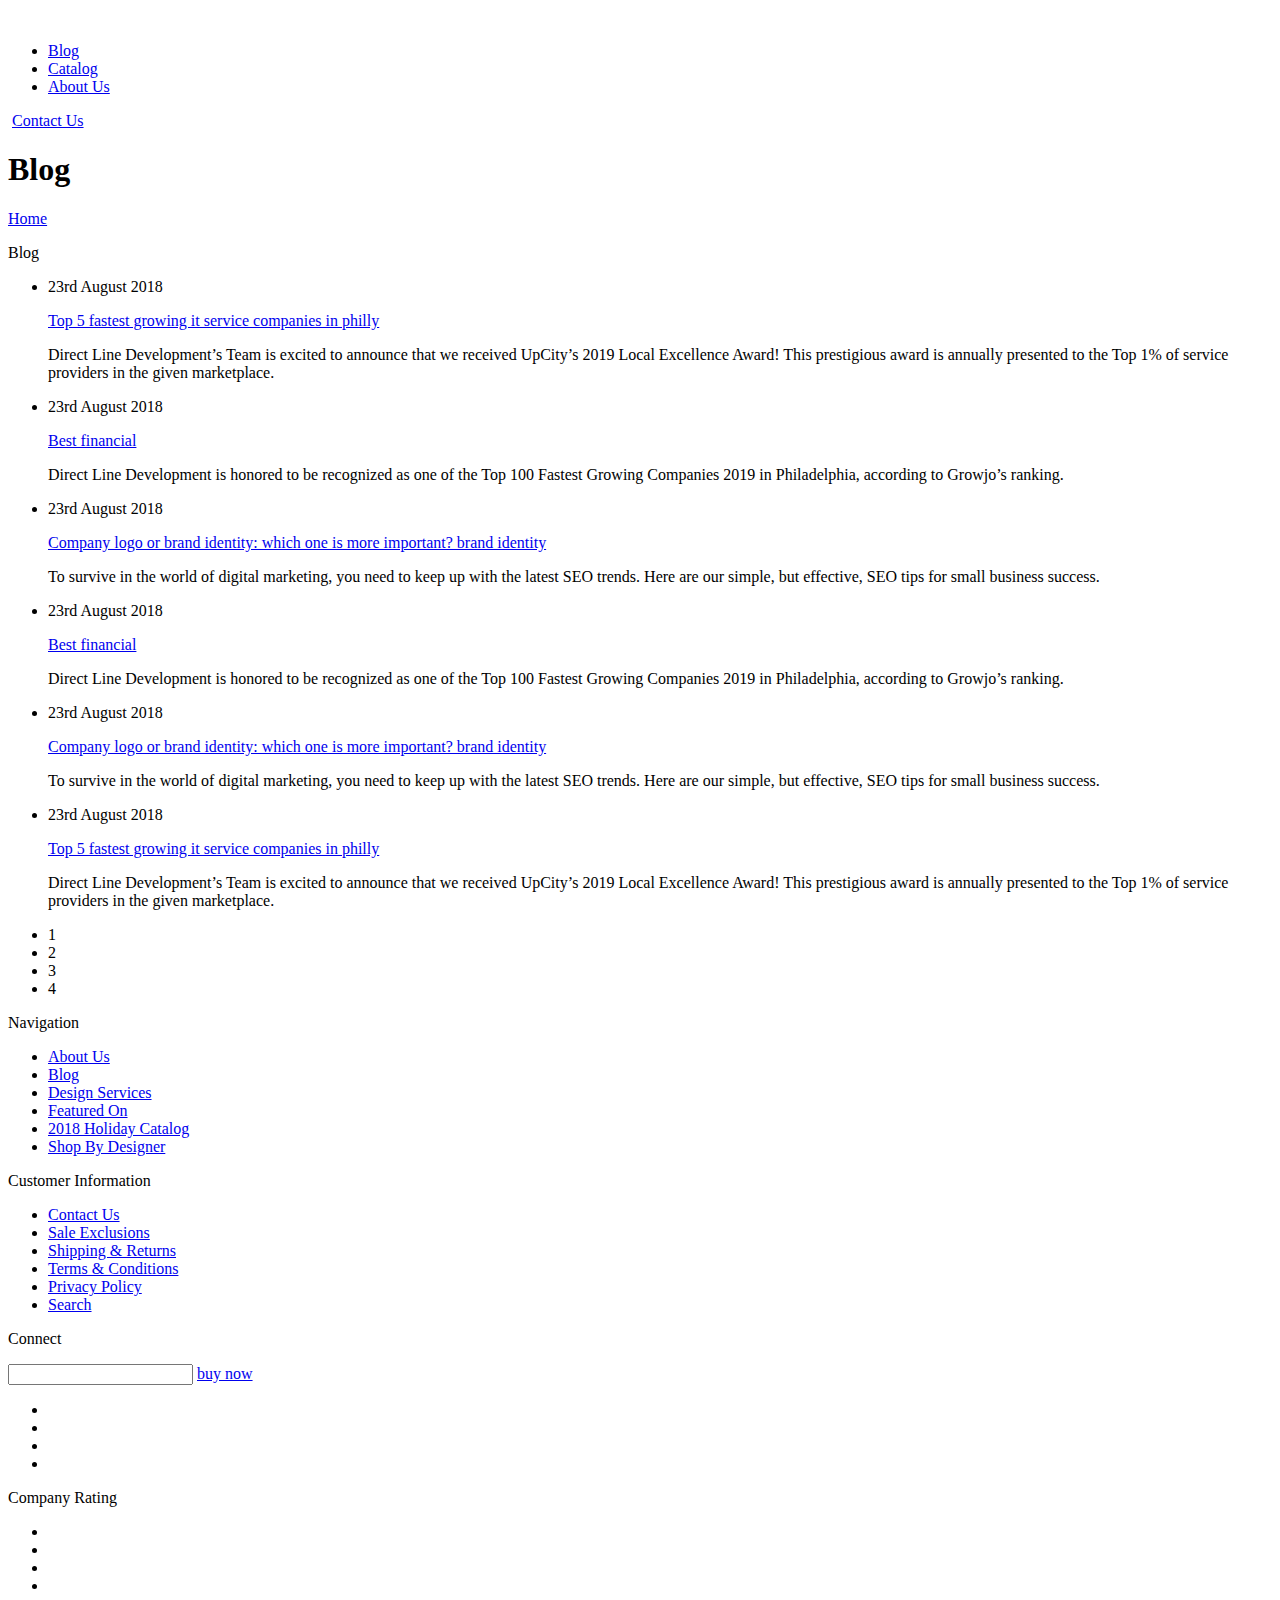
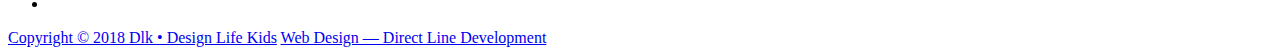
==== blog.html @ 4f5c04a7 "Add HW" ====
<!DOCTYPE html>
<html lang="en">
<head>
    <meta charset="UTF-8">
    <meta http-equiv="X-UA-Compatible" content="IE=edge">
    <meta name="viewport" content="width=device-width, initial-scale=1.0">
    <title>Document</title>
</head>
<body>
    <header>
        <img src="#" alt="">
        <nav>
            <ul>
                <li>
                    <a href="#">Blog</a>
                </li>
                <li>
                    <a href="#">Catalog</a>
                </li>
                <li>
                    <a href="#">About Us</a>
                </li>
            </ul>
        </nav>
        <img src="#" alt="">
        <a href="#">Contact  Us</a>
    </header>
    <section>
        <h1>Blog</h1>
        <a href="#">Home</a>
        <p>Blog</p>
        <ul>
            <li>
                <p>23rd August 2018</p>
                <a href="#">Top 5 fastest growing it service companies in philly</a>
                <p>Direct Line Development’s Team is excited to announce that we received 
                    UpCity’s 2019 Local Excellence Award! This prestigious award is annually 
                    presented to the Top 1% of service providers in the given marketplace.</p>
            </li>
            <li>
                <p>23rd August 2018</p>
                <a href="#">Best financial</a>
                <p>Direct Line Development is honored to be recognized as one of the Top 100 
                    Fastest Growing Companies 2019 in Philadelphia, according to Growjo’s 
                    ranking.</p>
            </li>
            <li>
                <p>23rd August 2018</p>
                <a href="#">Company logo or brand identity: which one is more important? brand 
                    identity</a>
                <p>To survive in the world of digital marketing, you need to keep up with the 
                    latest SEO trends. Here are our simple, but effective, SEO tips for small 
                    business success.</p>
            </li>
            <li>
                <p>23rd August 2018</p>
                <a href="#">Best financial</a>
                <p>Direct Line Development is honored to be recognized as one of the Top 100 
                    Fastest Growing Companies 2019 in Philadelphia, according to Growjo’s 
                    ranking.</p>
            </li>
            <li>
                <p>23rd August 2018</p>
                <a href="#">Company logo or brand identity: which one is more important? brand 
                    identity</a>
                <p>To survive in the world of digital marketing, you need to keep up with the 
                    latest SEO trends. Here are our simple, but effective, SEO tips for small 
                    business success.</p>
            </li>
            <li>
                <p>23rd August 2018</p>
                <a href="#">Top 5 fastest growing it service companies in philly</a>
                <p>Direct Line Development’s Team is excited to announce that we received UpCity’s 
                    2019 Local Excellence Award! This prestigious award is annually presented to 
                    the Top 1% of service providers in the given marketplace.</p>
            </li>
        </ul>
        <ul>
            <li>
                1
            </li>
            <li>
                2
            </li>
            <li>
                3
            </li>
            <li>
                4
            </li>
        </ul>
    </section>
    <footer>
        <div>
            <p>Navigation</p>
            <ul>
                <li>
                    <a href="#">About Us</a>
                </li>
                <li>
                    <a href="#">Blog</a>
                </li>
                <li> 
                    <a href="#">Design Services</a>
                </li>
                <li> 
                    <a href="#">Featured On</a>
                </li>
                <li> 
                    <a href="#">2018 Holiday Catalog</a>
                </li>
                <li> 
                    <a href="#">Shop By Designer</a>
                </li>
            </ul>
            <p>Customer Information</p>
            <ul>
                <li> 
                    <a href="#">Contact Us</a>
                </li>
                <li> 
                    <a href="#">Sale Exclusions</a>
                </li>
                <li> 
                    <a href="#">Shipping & Returns</a>
                </li>
                <li> 
                    <a href="#">Terms & Conditions</a>
                </li>
                <li> 
                    <a href="#">Privacy Policy</a>
                </li>
                <li> 
                    <a href="#">Search</a>
                </li>
            </ul>            
            <p>Connect</p>
            <input type="email" name="#" id="#">
            <a href="#" class="button">buy now</a>
            <ul>
                <li>
                    <img src="#" alt="">
                </li>
                <li>
                    <img src="#" alt="">
                </li>
                <li>
                    <img src="#" alt="">
                </li>
                <li>
                    <img src="#" alt="">
                </li>
            </ul>
        </div>
        <div>
            <p>Company Rating</p>
            <ul>
                <li>
                    <img src="#" alt="">
                </li>
                <li>
                    <img src="#" alt="">
                </li>
                <li>
                    <img src="#" alt="">
                </li>
                <li>
                    <img src="#" alt="">
                </li>
                <li>
                    <img src="#" alt="">
                </li>
            </ul>
            <a href="#">Copyright © 2018 Dlk • Design Life Kids</a>
            <a href="#">Web Design — Direct Line Development</a>
        </div>
    </footer>
</body>
</html>
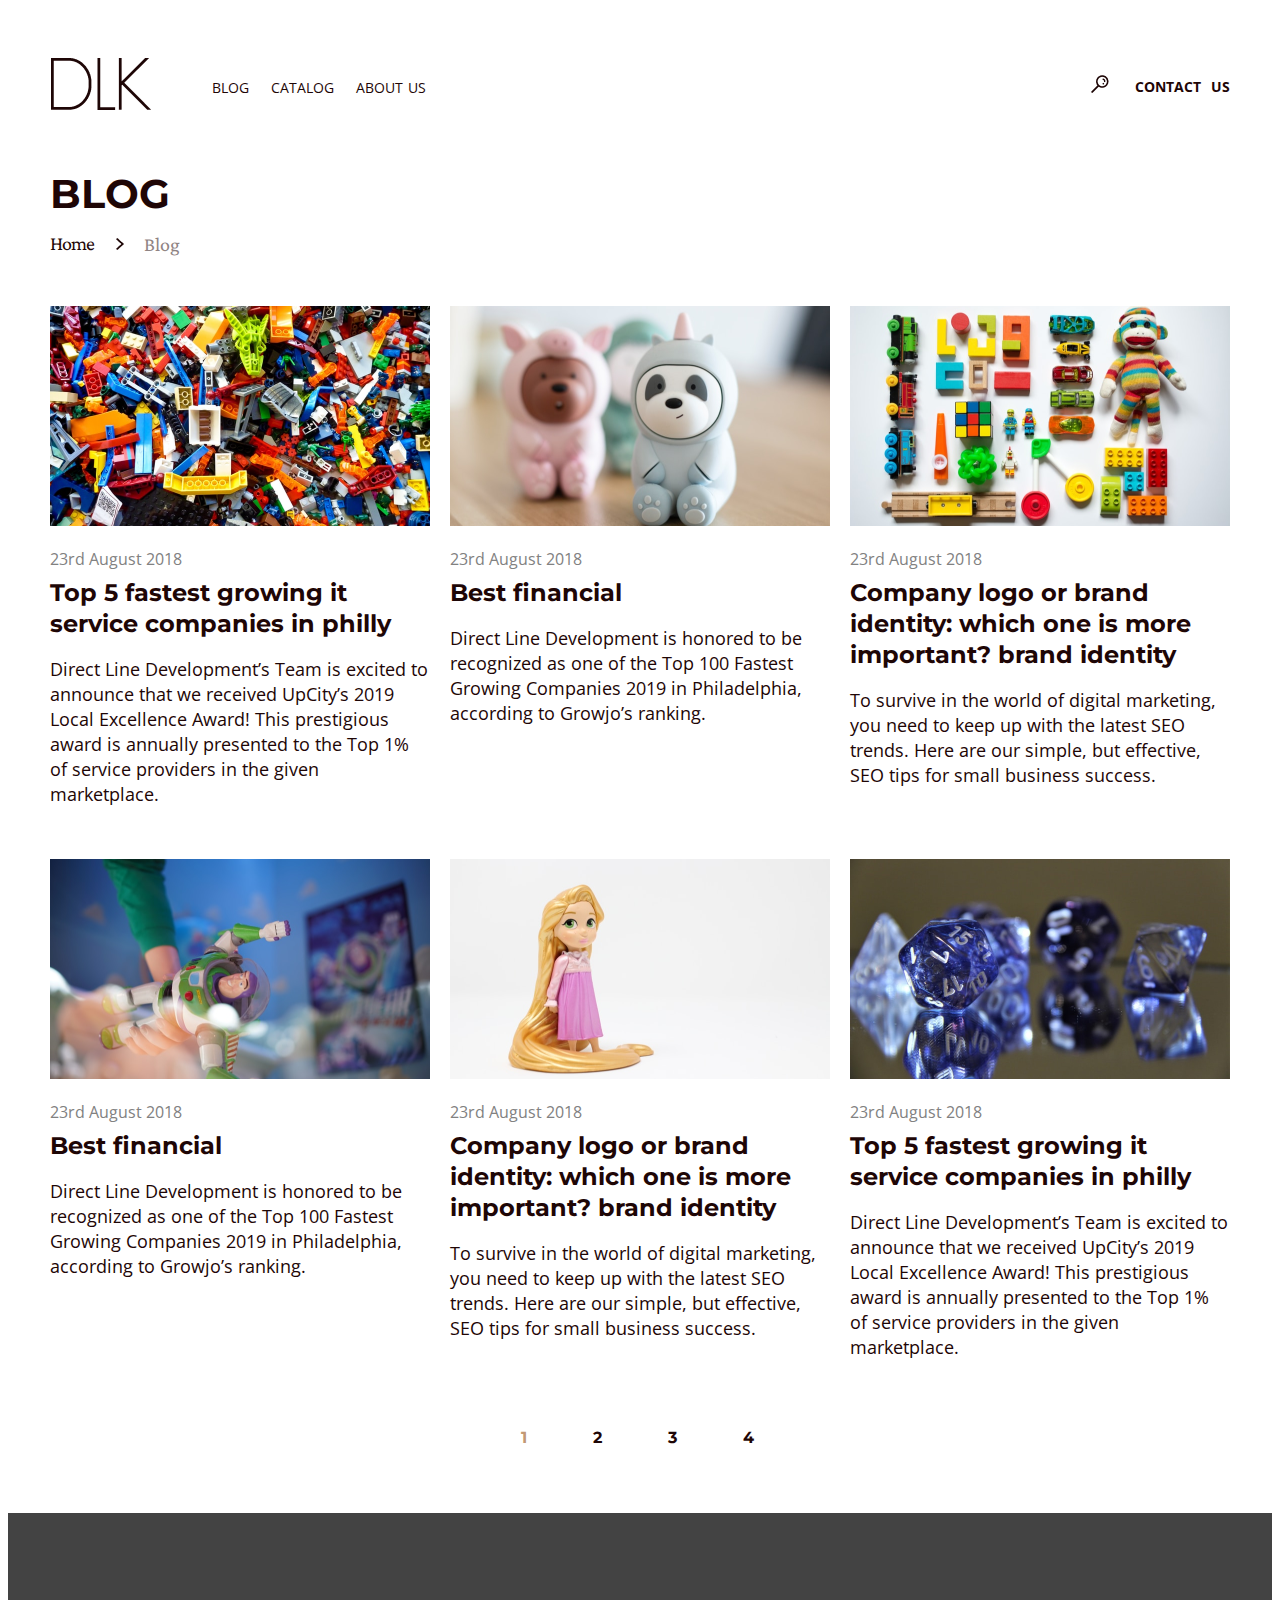
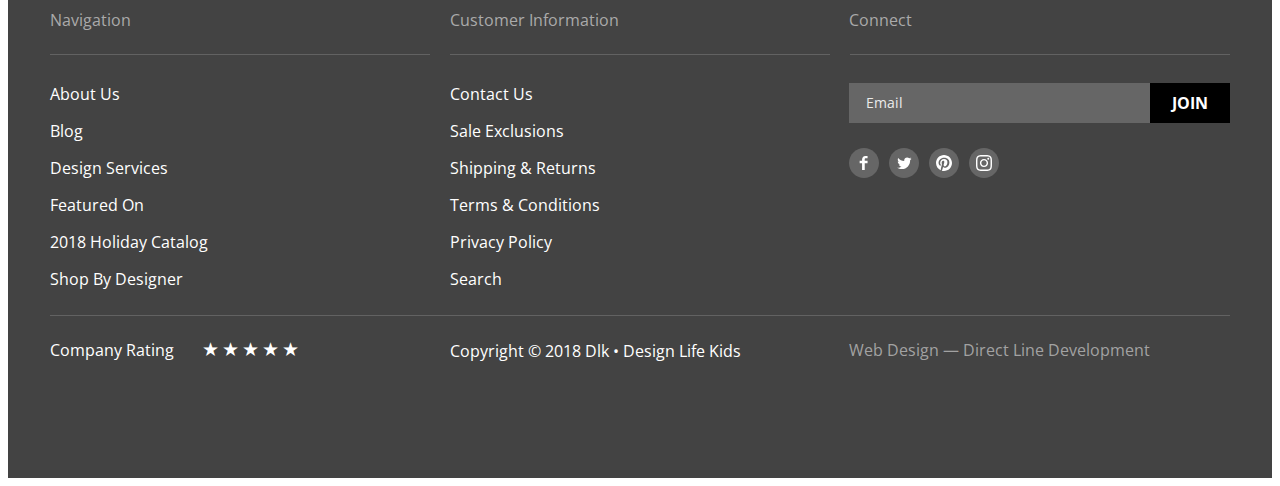
==== commit 5e74cbb5: "Merge c69eb7f8b448dbb25859d3a23e6683758873ffed into 8cb90f035a0c9c24449aa9dc611a00538aff4d84" ====
--- a/blog.html
+++ b/blog.html
@@ -4,175 +4,261 @@
     <meta charset="UTF-8">
     <meta http-equiv="X-UA-Compatible" content="IE=edge">
     <meta name="viewport" content="width=device-width, initial-scale=1.0">
-    <title>Document</title>
+    <title>Blog</title>
+    <link rel="preconnect" href="https://fonts.googleapis.com">
+    <link rel="preconnect" href="https://fonts.gstatic.com" crossorigin>
+    <link href="https://fonts.googleapis.com/css2?family=Crimson+Pro:ital,wght@1,400;1,700&family=Montserrat:wght@600;700&family=Open+Sans:wght@400;700&family=Roboto&display=swap" rel="stylesheet">
+    <link rel="stylesheet" href="css/common.css">
+    <link rel="stylesheet" href="css/blog.css">
 </head>
 <body>
-    <header>
-        <img src="#" alt="">
+    <header class="header container">
+        <a href="index.html"><img src="images/header/logo.png" alt=""></a>
         <nav>
-            <ul>
+            <ul class="header__nav undotted">
                 <li>
-                    <a href="#">Blog</a>
+                    <a href="blog.html" class="header__link-1">Blog</a>
                 </li>
                 <li>
-                    <a href="#">Catalog</a>
+                    <a href="catalog.html" class="header__link-1">Catalog</a>
                 </li>
                 <li>
-                    <a href="#">About Us</a>
+                    <a href="#" class="header__link-1">About Us</a>
                 </li>
             </ul>
         </nav>
-        <img src="#" alt="">
-        <a href="#">Contact  Us</a>
+        <a href="#"><img src="images/header/search.png" alt="#" class="header__look"></a>
+        <a href="contact.html" class="header__link-2">Contact  Us</a>
     </header>
-    <section>
-        <h1>Blog</h1>
-        <a href="#">Home</a>
-        <p>Blog</p>
-        <ul>
-            <li>
-                <p>23rd August 2018</p>
-                <a href="#">Top 5 fastest growing it service companies in philly</a>
-                <p>Direct Line Development’s Team is excited to announce that we received 
-                    UpCity’s 2019 Local Excellence Award! This prestigious award is annually 
-                    presented to the Top 1% of service providers in the given marketplace.</p>
-            </li>
-            <li>
-                <p>23rd August 2018</p>
-                <a href="#">Best financial</a>
-                <p>Direct Line Development is honored to be recognized as one of the Top 100 
-                    Fastest Growing Companies 2019 in Philadelphia, according to Growjo’s 
-                    ranking.</p>
-            </li>
-            <li>
-                <p>23rd August 2018</p>
-                <a href="#">Company logo or brand identity: which one is more important? brand 
-                    identity</a>
-                <p>To survive in the world of digital marketing, you need to keep up with the 
-                    latest SEO trends. Here are our simple, but effective, SEO tips for small 
-                    business success.</p>
-            </li>
-            <li>
-                <p>23rd August 2018</p>
-                <a href="#">Best financial</a>
-                <p>Direct Line Development is honored to be recognized as one of the Top 100 
-                    Fastest Growing Companies 2019 in Philadelphia, according to Growjo’s 
-                    ranking.</p>
-            </li>
-            <li>
-                <p>23rd August 2018</p>
-                <a href="#">Company logo or brand identity: which one is more important? brand 
-                    identity</a>
-                <p>To survive in the world of digital marketing, you need to keep up with the 
-                    latest SEO trends. Here are our simple, but effective, SEO tips for small 
-                    business success.</p>
-            </li>
-            <li>
-                <p>23rd August 2018</p>
-                <a href="#">Top 5 fastest growing it service companies in philly</a>
-                <p>Direct Line Development’s Team is excited to announce that we received UpCity’s 
-                    2019 Local Excellence Award! This prestigious award is annually presented to 
-                    the Top 1% of service providers in the given marketplace.</p>
-            </li>
+    <section class="blogs container">
+        <h1 class="h1">Blog</h1>
+        <ul class="breadcrumbs">
+            <li><a href="index.html">Home</a></li>
+            <li><img src="images/common/breadcrumbs/vector.png" alt=""></li>
+            <li><p>Blog</p></li>
         </ul>
-        <ul>
-            <li>
-                1
-            </li>
-            <li>
-                2
-            </li>
-            <li>
-                3
-            </li>
-            <li>
-                4
+        <ul class="blogs__list undotted">
+            <li class="blogs__item">
+                <a href="#">
+                    <img src="images/blog/blog1.png" alt="blog picture" height="220" width="380">
+                    <p class="blogs__date">23rd August 2018</p>
+                    <h2 class="blogs__h2">Top 5 fastest growing it service companies in philly</h2>
+                    <p class="blogs__text">Direct Line Development’s Team is excited to announce that we
+                        received
+                        UpCity’s 2019
+                        Local Excellence Award! This prestigious award is annually presented to the Top 1%
+                        of
+                        service providers in the given marketplace.</p>
+                </a>
+            </li>
+            <li class="blogs__item">
+                <a href="#">
+                    <img src="images/blog/blog2.png" alt="blog picture" height="220" width="380">
+                    <p class="blogs__date">23rd August 2018</p>
+                    <h2 class="blogs__h2">Best financial</h2>
+                    <p class="blogs__text">Direct Line Development is honored to be recognized as one of the Top 100 Fastest
+                        Growing Companies 2019 in Philadelphia, according to Growjo’s ranking.</p>
+                </a>
+            </li>
+            <li class="blogs__item">
+                <a href="#">
+                    <img src="images/blog/blog3.png" alt="blog picture" height="220" width="380">
+                    <p class="blogs__date">23rd August 2018</p>
+                    <h2 class="blogs__h2">Company logo or brand identity: which one is more important? brand identity</h2>
+                    <p class="blogs__text">To survive in the world of digital marketing, you need to keep up
+                        with
+                        the latest SEO
+                        trends. Here are our simple, but effective, SEO tips for small business success.</p>
+                </a>
+            </li>
+            <li class="blogs__item">
+                <a href="#">
+                    <img src="images/blog/blog4.png" alt="blog picture" height="220" width="380">
+                    <p class="blogs__date">23rd August 2018</p>
+                    <h2 class="blogs__h2">Best financial</h2>
+                    <p class="blogs__text">Direct Line Development is honored to be recognized as one of the Top
+                        100 Fastest
+                        Growing
+                        Companies 2019 in Philadelphia, according to Growjo’s ranking.</p>
+                </a>
+            </li>
+            <li class="blogs__item">
+                <a href="#">
+                    <img src="images/blog/blog5.png" alt="blog picture" height="220" width="380">
+                    <p class="blogs__date">23rd August 2018</p>
+                    <h2 class="blogs__h2">Company logo or brand identity: which one is more important? brand identity</h2>
+                    <p class="blogs__text">To survive in the world of digital marketing, you need to keep up
+                        with
+                        the latest SEO
+                        trends. Here are our simple, but effective, SEO tips for small business success.</p>
+                </a>
+            </li>
+            <li class="blogs__item">
+                <a href="#">
+                    <img src="images/blog/blog6.png" alt="blog picture" height="220" width="380">
+                    <p class="blogs__date">23rd August 2018</p>
+                    <h2 class="blogs__h2">Top 5 fastest growing it service companies in philly</h2>
+                    <p class="blogs__text">Direct Line Development’s Team is excited to announce that we
+                        received
+                        UpCity’s 2019
+                        Local Excellence Award! This prestigious award is annually presented to the Top 1%
+                        of
+                        service providers in the given marketplace.</p>
+                </a>
             </li>
         </ul>
-    </section>
-    <footer>
-        <div>
-            <p>Navigation</p>
-            <ul>
-                <li>
-                    <a href="#">About Us</a>
-                </li>
-                <li>
-                    <a href="#">Blog</a>
-                </li>
-                <li> 
-                    <a href="#">Design Services</a>
-                </li>
-                <li> 
-                    <a href="#">Featured On</a>
-                </li>
-                <li> 
-                    <a href="#">2018 Holiday Catalog</a>
-                </li>
-                <li> 
-                    <a href="#">Shop By Designer</a>
-                </li>
-            </ul>
-            <p>Customer Information</p>
-            <ul>
-                <li> 
-                    <a href="#">Contact Us</a>
-                </li>
-                <li> 
-                    <a href="#">Sale Exclusions</a>
-                </li>
-                <li> 
-                    <a href="#">Shipping & Returns</a>
-                </li>
-                <li> 
-                    <a href="#">Terms & Conditions</a>
-                </li>
-                <li> 
-                    <a href="#">Privacy Policy</a>
-                </li>
-                <li> 
-                    <a href="#">Search</a>
-                </li>
-            </ul>            
-            <p>Connect</p>
-            <input type="email" name="#" id="#">
-            <a href="#" class="button">buy now</a>
-            <ul>
-                <li>
-                    <img src="#" alt="">
-                </li>
-                <li>
-                    <img src="#" alt="">
-                </li>
-                <li>
-                    <img src="#" alt="">
-                </li>
-                <li>
-                    <img src="#" alt="">
+        <div class="pagination">
+            <ul class="pagination__numbers undotted">
+                <li class="pagination__num pagination__num_active">
+                    <a href="#">1</a>
+                </li>
+                <li class="pagination__num">
+                    <a href="#">2</a>
+                </li>
+                <li class="pagination__num">
+                    <a href="#">3</a>
+                </li>
+                <li class="pagination__num">
+                    <a href="#">4</a>
                 </li>
             </ul>
         </div>
-        <div>
-            <p>Company Rating</p>
-            <ul>
-                <li>
-                    <img src="#" alt="">
-                </li>
-                <li>
-                    <img src="#" alt="">
-                </li>
-                <li>
-                    <img src="#" alt="">
-                </li>
-                <li>
-                    <img src="#" alt="">
-                </li>
-                <li>
-                    <img src="#" alt="">
-                </li>
-            </ul>
-            <a href="#">Copyright © 2018 Dlk • Design Life Kids</a>
-            <a href="#">Web Design — Direct Line Development</a>
+    </section>
+    <footer class="footer container-max">
+        <div class="footer__basic container">
+            <div class="footer_basic1 undotted">
+                <p class="footer-title">Navigation</p>
+                <hr class="line1">
+                <ul>
+                    <li  class="footer_text">
+                        <a href="#">About Us</a>
+                    </li>
+                    <li  class="footer_text">
+                        <a href="#">Blog</a>
+                    </li>
+                    <li  class="footer_text"> 
+                        <a href="#">Design Services</a>
+                    </li>
+                    <li  class="footer_text"> 
+                        <a href="#">Featured On</a>
+                    </li>
+                    <li  class="footer_text"> 
+                        <a href="#">2018 Holiday Catalog</a>
+                    </li>
+                    <li  class="footer_text"> 
+                        <a href="#">Shop By Designer</a>
+                    </li>
+                </ul>
+            </div>
+            <div class="footer_basic2">  
+                <p class="footer-title">Customer Information</p>
+                <hr class="line1">
+                <ul>
+                    <li class="footer_text"> 
+                        <a href="#">Contact Us</a>
+                    </li>
+                    <li class="footer_text"> 
+                        <a href="#">Sale Exclusions</a>
+                    </li>
+                    <li class="footer_text"> 
+                        <a href="#">Shipping & Returns</a>
+                    </li>
+                    <li class="footer_text"> 
+                        <a href="#">Terms & Conditions</a>
+                    </li>
+                    <li class="footer_text"> 
+                        <a href="#">Privacy Policy</a>
+                    </li>
+                    <li class="footer_text"> 
+                        <a href="#">Search</a>
+                    </li>
+                </ul>
+            </div>
+            <div class="footer_basic3">             
+                <p class="footer-title">Connect</p>
+                <hr class="line1">
+                <div class="form__email">
+                    <label for="footer-email"></label>
+                    <input type="email" id="footer-email" placeholder="Email">
+                    <a href="#" class="button">Join</a>
+                </div>
+                <div>
+                    <ul class="cocial-networks">
+                        <li class="network">
+                            <a href="#">
+                                <svg width="30" height="30" viewBox="0 0 30 30" fill="none" xmlns="http://www.w3.org/2000/svg">
+                                <path fill-rule="evenodd" clip-rule="evenodd"
+                                    d="M0 15C0 6.71573 6.71573 0 15 0C23.2843 0 30 6.71573 30 15C30 23.2843 23.2843 30 15 30C6.71573 30 0 23.2843 0 15Z"
+                                    fill="#666666" />
+                                <path fill-rule="evenodd" clip-rule="evenodd"
+                                    d="M18.5527 10.3672H16.2967C16.0307 10.3672 15.7337 10.7172 15.7337 11.1852V12.8142H18.5527V15.1352H15.7337V22.1052H13.0707V15.1352H10.6577V12.8142H13.0707V11.4472C13.0707 9.48823 14.4317 7.89423 16.2967 7.89423H18.5527V10.3672Z"
+                                    fill="white" />
+                                </svg>
+                            </a>
+                        </li>
+                        <li class="network">
+                            <a href="#">
+                                <svg width="30" height="30" viewBox="0 0 30 30" fill="none" xmlns="http://www.w3.org/2000/svg">
+                                    <path fill-rule="evenodd" clip-rule="evenodd"
+                                        d="M0 15C0 6.71573 6.71573 0 15 0C23.2843 0 30 6.71573 30 15C30 23.2843 23.2843 30 15 30C6.71573 30 0 23.2843 0 15Z"
+                                        fill="#666666" />
+                                    <path fill-rule="evenodd" clip-rule="evenodd"
+                                        d="M21.1006 12.2891C21.1056 12.4161 21.1096 12.5431 21.1096 12.6721C21.1096 16.5761 18.1366 21.0781 12.7026 21.0781C11.0346 21.0781 9.48058 20.5881 8.17358 19.7501C8.40658 19.7771 8.64158 19.7911 8.87958 19.7911C10.2636 19.7911 11.5376 19.3181 12.5486 18.5251C11.2556 18.5021 10.1656 17.6481 9.78758 16.4751C9.96858 16.5101 10.1546 16.5271 10.3446 16.5271C10.6136 16.5271 10.8746 16.4921 11.1226 16.4241C9.77158 16.1521 8.75158 14.9591 8.75158 13.5271V13.4901C9.15058 13.7111 9.60758 13.8441 10.0916 13.8591C9.29858 13.3301 8.77758 12.4261 8.77758 11.4001C8.77758 10.8591 8.92258 10.3521 9.17658 9.91612C10.6326 11.7031 12.8106 12.8791 15.2656 13.0021C15.2156 12.7851 15.1906 12.5601 15.1906 12.3281C15.1906 10.6971 16.5126 9.37512 18.1446 9.37512C18.9936 9.37512 19.7616 9.73212 20.2996 10.3071C20.9736 10.1761 21.6056 9.93012 22.1766 9.59012C21.9556 10.2811 21.4886 10.8591 20.8766 11.2251C21.4746 11.1541 22.0446 10.9961 22.5756 10.7601C22.1776 11.3521 21.6776 11.8731 21.1006 12.2891Z"
+                                        fill="white" />
+                                </svg>
+                            </a>
+                        </li>
+                        <li class="network">
+                            <a href="#">
+                                <svg width="30" height="30" viewBox="0 0 30 30" fill="none" xmlns="http://www.w3.org/2000/svg">
+                                    <path fill-rule="evenodd" clip-rule="evenodd"
+                                        d="M0 15C0 6.71573 6.71573 0 15 0C23.2843 0 30 6.71573 30 15C30 23.2843 23.2843 30 15 30C6.71573 30 0 23.2843 0 15Z"
+                                        fill="#666666" />
+                                    <path fill-rule="evenodd" clip-rule="evenodd"
+                                        d="M15.0005 7C10.5825 7 7 10.5816 7 15.0005C7 18.2754 8.97001 21.0902 11.7896 22.3273C11.767 21.7694 11.7858 21.0977 11.9279 20.49C12.0821 19.8408 12.9571 16.1313 12.9571 16.1313C12.9571 16.1313 12.7021 15.6205 12.7021 14.865C12.7021 13.6796 13.3898 12.7943 14.245 12.7943C14.9722 12.7943 15.3241 13.3409 15.3241 13.9957C15.3241 14.7267 14.8575 15.8208 14.6176 16.8341C14.4172 17.6836 15.0428 18.3751 15.8801 18.3751C17.3957 18.3751 18.4165 16.4286 18.4165 14.1218C18.4165 12.3691 17.2358 11.0567 15.088 11.0567C12.6617 11.0567 11.1498 12.8658 11.1498 14.8866C11.1498 15.5847 11.3549 16.0758 11.6767 16.4559C11.8253 16.6318 11.8451 16.7014 11.7914 16.9027C11.7538 17.0486 11.6654 17.4042 11.6287 17.5444C11.5751 17.7466 11.4114 17.82 11.2288 17.7448C10.1102 17.2885 9.58999 16.0645 9.58999 14.6881C9.58999 12.4161 11.5064 9.68972 15.3072 9.68972C18.3619 9.68972 20.3724 11.9015 20.3724 14.2732C20.3724 17.4117 18.6282 19.7562 16.0551 19.7562C15.1924 19.7562 14.3795 19.2895 14.1011 18.7599C14.1011 18.7599 13.6363 20.6029 13.5385 20.9585C13.3691 21.5747 13.037 22.1919 12.7332 22.6717C13.4529 22.8843 14.213 23 15.0005 23C19.4184 23 23 19.4184 23 15.0005C23 10.5816 19.4184 7 15.0005 7Z"
+                                        fill="white" />
+                                </svg>
+                            </a>
+                        </li>
+                        <li class="network">
+                            <a href="#">
+                                <svg width="30" height="30" viewBox="0 0 30 30" fill="none" xmlns="http://www.w3.org/2000/svg">
+                                    <path fill-rule="evenodd" clip-rule="evenodd"
+                                        d="M0 15C0 6.71573 6.71573 0 15 0C23.2843 0 30 6.71573 30 15C30 23.2843 23.2843 30 15 30C6.71573 30 0 23.2843 0 15Z"
+                                        fill="#666666" />
+                                    <path fill-rule="evenodd" clip-rule="evenodd"
+                                        d="M15 7C12.8273 7 12.5549 7.0092 11.7016 7.04813C10.8501 7.08697 10.2686 7.22223 9.7597 7.42C9.23363 7.62443 8.7875 7.89797 8.3427 8.3427C7.89797 8.7875 7.62443 9.23363 7.42 9.7597C7.22223 10.2686 7.08697 10.8501 7.04813 11.7016C7.0092 12.5549 7 12.8273 7 15C7 17.1727 7.0092 17.4451 7.04813 18.2984C7.08697 19.1499 7.22223 19.7314 7.42 20.2403C7.62443 20.7664 7.89797 21.2125 8.3427 21.6573C8.7875 22.102 9.23363 22.3756 9.7597 22.58C10.2686 22.7778 10.8501 22.913 11.7016 22.9519C12.5549 22.9908 12.8273 23 15 23C17.1727 23 17.4451 22.9908 18.2984 22.9519C19.1499 22.913 19.7314 22.7778 20.2403 22.58C20.7664 22.3756 21.2125 22.102 21.6573 21.6573C22.102 21.2125 22.3756 20.7664 22.58 20.2403C22.7778 19.7314 22.913 19.1499 22.9519 18.2984C22.9908 17.4451 23 17.1727 23 15C23 12.8273 22.9908 12.5549 22.9519 11.7016C22.913 10.8501 22.7778 10.2686 22.58 9.7597C22.3756 9.23363 22.102 8.7875 21.6573 8.3427C21.2125 7.89797 20.7664 7.62443 20.2403 7.42C19.7314 7.22223 19.1499 7.08697 18.2984 7.04813C17.4451 7.0092 17.1727 7 15 7ZM15 8.44143C17.1361 8.44143 17.3891 8.4496 18.2327 8.4881C19.0127 8.52367 19.4363 8.65397 19.7182 8.76353C20.0916 8.90867 20.3581 9.08203 20.638 9.362C20.918 9.6419 21.0913 9.9084 21.2365 10.2818C21.346 10.5637 21.4763 10.9873 21.5119 11.7673C21.5504 12.6109 21.5586 12.8639 21.5586 15C21.5586 17.1361 21.5504 17.3891 21.5119 18.2327C21.4763 19.0127 21.346 19.4363 21.2365 19.7182C21.0913 20.0916 20.918 20.3581 20.638 20.638C20.3581 20.918 20.0916 21.0913 19.7182 21.2365C19.4363 21.346 19.0127 21.4763 18.2327 21.5119C17.3892 21.5504 17.1363 21.5586 15 21.5586C12.8637 21.5586 12.6108 21.5504 11.7673 21.5119C10.9873 21.4763 10.5637 21.346 10.2818 21.2365C9.9084 21.0913 9.64193 20.918 9.36197 20.638C9.08207 20.3581 8.90867 20.0916 8.76353 19.7182C8.65397 19.4363 8.52367 19.0127 8.4881 18.2327C8.4496 17.3891 8.44143 17.1361 8.44143 15C8.44143 12.8639 8.4496 12.6109 8.4881 11.7673C8.52367 10.9873 8.65397 10.5637 8.76353 10.2818C8.90867 9.9084 9.08203 9.6419 9.36197 9.362C9.64193 9.08203 9.9084 8.90867 10.2818 8.76353C10.5637 8.65397 10.9873 8.52367 11.7673 8.4881C12.6109 8.4496 12.8639 8.44143 15 8.44143ZM10.8919 15C10.8919 12.7311 12.7311 10.8919 15 10.8919C17.2689 10.8919 19.1081 12.7311 19.1081 15C19.1081 17.2689 17.2689 19.1081 15 19.1081C12.7311 19.1081 10.8919 17.2689 10.8919 15ZM15 17.6667C13.5272 17.6667 12.3333 16.4728 12.3333 15C12.3333 13.5272 13.5272 12.3333 15 12.3333C16.4728 12.3333 17.6667 13.5272 17.6667 15C17.6667 16.4728 16.4728 17.6667 15 17.6667ZM19.2704 11.6896C19.8006 11.6896 20.2304 11.2598 20.2304 10.7296C20.2304 10.1994 19.8006 9.76957 19.2704 9.76957C18.7402 9.76957 18.3104 10.1994 18.3104 10.7296C18.3104 11.2598 18.7402 11.6896 19.2704 11.6896Z"
+                                        fill="white" />
+                                </svg>
+                            </a>
+                        </li>
+                    </ul>
+                </div>
+            </div>
+        </div>
+        <hr class="line2">
+        <div class="footer__end container">
+            <div class="footer_rating">
+                <span class="text-rating">Company Rating</span>
+                <div class="rating">
+                    <input id="star-5" type="radio" class="rating__input" name="rating" value="5">
+                    <label for="star-5" class="rating__label" title="Rating five"></label>
+                    <input type="radio" id="star-4" name="rating" value="4">
+                    <label for="star-4" title="Rating four"></label>
+                    <input type="radio" id="star-3" name="rating" value="3">
+                    <label for="star-3" title="Rating three"></label>
+                    <input type="radio" id="star-2" name="rating" value="2">
+                    <label for="star-2" title="Rating two"></label>
+                    <input type="radio" id="star-1" name="rating" value="1">
+                    <label for="star-1" title="Rating one"></label>
+                </div>
+            </div> 
+            <div>
+                <p class="footer-p">Copyright © 2018 Dlk • Design Life Kids</p>
+            </div>
+            <div>
+                <a class="footer-a" href="#">Web Design — Direct Line Development</a>
+            </div>
         </div>
     </footer>
 </body>
--- a/css/common.css
+++ b/css/common.css
@@ -0,0 +1,614 @@
+/*Шривт для всего наборного шрифта на всей странице, лекция 4, где то в начале, 
+сайт: https://fonts.google.com/specimen/Robotohttps://fonts.google.com/specimen/Roboto , 
+смотрим всё что нужно выбираем и добавляем html d html, а графу css в css, в (*) - в основном 
+текст наборного шрифта, а в классы отдельные индивидумы  */
+* {
+    font-family: 'Open Sans', sans-serif;
+}
+
+/* выравнивает всё по середине, на определённом растоянии*/
+.container {
+    max-width: 1180px;
+    width: 100%;
+    margin: 0 auto;
+}
+
+.container-max {
+    max-width: 1300px;
+    width: 100%;
+    margin: 0 auto;
+}
+
+/* на сылках убрать подчёркивания */
+a {
+    text-decoration: none;
+}
+
+/* на ul убирать точки */
+ul {
+    list-style-type: none;
+    padding: 0;
+    margin: 0;
+}
+
+/* списки (liшки) без точек и вообще оформление списков МОЖЕТ И НЕ НУЖНО, ПРОВЕРИТЬ*/
+.undotted {
+    list-style-type: none;
+    padding: 0;
+    margin: 0;
+}
+
+  /* button */
+.button {
+    font-family: 'Open Sans', sans-serif;
+    font-weight: bold;
+    font-size: 16px;
+    line-height: 22px;
+    text-transform: uppercase;
+    color: #FFFFFF;
+    background: #000000;
+    padding: 9px 22px;
+    max-width: 160px;
+    text-align: center;
+    text-decoration: none;
+    border: none;
+    cursor: pointer;
+    white-space: nowrap;
+}
+
+.button:hover {
+    background: #C29974;
+}
+
+.button:active {
+    background: #CFAF91;
+}
+
+.button:disabled {
+    background: #C7C1C1;
+}
+
+/* header */
+.header {
+    display: flex;
+    align-items: center;
+    padding: 50px 0 0;
+}
+
+.header nav {
+    margin: 0 auto 0 60px;
+}
+
+.header__nav {
+    display: flex;
+}
+
+.header__link-1, 
+.header__link-2 {
+    font-size: 14px;
+    line-height: 19px;
+    color: #1E0606;
+    text-transform: uppercase;
+}
+
+.header__link-1 {
+    margin-right: 22px;
+    word-spacing: 1px;
+}
+
+.header__link-2 {
+    margin-left: 26px;
+    font-weight: bold;
+    word-spacing: 6px;
+}
+
+.header__img:hover,
+.header__link-1:hover,
+.header__link-2:hover {
+    opacity: 0.5;
+}
+
+.header__img:active,
+.header__link-1:active,
+.header__link-2:active {
+    opacity: 0.3;
+}
+
+/* FOOTER */
+.footer {
+    background: #434343;
+}
+
+.footer__basic {
+    display: flex;
+    justify-content: space-between;
+    padding-top: 80px;
+}
+.footer-title {
+    font-family: 'Open Sans', sans-serif;
+    color: #AAAAAA;
+    margin-bottom: 23px;
+}
+
+.line1 {
+    border: none;
+    background: #626262;
+    height: 1px;
+    width: 380px;
+    margin-bottom: 28px;
+}
+
+.footer_basic1 li {
+    margin-bottom: 15px;
+}
+
+.footer_basic1 a {
+    font-family: 'Open Sans', sans-serif;
+    color: #FFFFFF;
+}
+
+.line2 {
+    border: none;
+    background: #626262;
+    height: 1px;
+    width: 380px;
+    margin-bottom: 28px;
+}
+
+.footer_basic2 li {
+    margin-bottom: 15px;
+}
+
+.footer_basic2 a {
+    font-family: 'Open Sans', sans-serif;
+    color: #FFFFFF;
+}
+
+.footer_text a:hover {
+    opacity: 0.3;
+}
+
+.footer_text a:active {
+    opacity: 0.1;
+}
+
+.line2 {
+    border: none;
+    background: #626262;
+    height: 1px;
+    width: 1180px;
+    margin-top: 10px;
+    margin-bottom: 23px;
+}
+
+.footer__end {
+    display: flex;
+    justify-content: space-between;
+    padding-bottom: 100px;
+}
+
+.footer_rating {
+    display: flex;
+    padding-right: 40px;
+}
+
+
+.text-rating {
+    font-family: 'Open Sans', sans-serif;
+    font-size: 16px;
+    line-height: 22px;
+    color: #FFFFFF;
+    margin-right: 28px;
+}
+
+.footer-p {
+    color: #FFFFFF;
+    margin-top: 1px;
+}
+
+.footer-a {
+    text-decoration: none;
+    color: #A2A2A2; 
+    padding-right: 80px;  
+}
+
+.footer-a:hover {
+    text-decoration: underline
+}
+
+.footer-a:active {
+    text-decoration: underline
+}
+
+.form__email {
+    display: flex;
+}
+
+.form__email input{
+    width: 280px;
+    height: 34px;
+    background: #666666;
+    border: 2px solid #666666;
+    padding-left: 15px;
+    font-size: 14px;
+}
+
+.form__email input:hover {
+    border: 2px solid #FFFDFD;
+    border-right: 2px solid #666666;
+}
+
+.form__email input:active {
+    border: 2px solid #FFFDFD;
+    border-right: 2px solid #666666;
+}
+
+.form__email input::placeholder {
+    color: #EBEBEB;;
+}
+
+.cocial-networks {
+    display: flex;
+    padding-top: 25px;
+}
+
+.network {
+    margin-right: 10px;
+}
+
+.network:hover {
+    opacity: 0.3;
+}
+
+.network:active {
+    opacity: 0.1;
+}
+
+/* рейтинг */
+.rating {
+    margin-top: -3px;
+}
+
+.rating:not(:checked) > input {
+	display: none;
+}
+
+.rating:not(:checked) > label {
+	float: right;
+    font-size: 19px;
+    height: 16px;
+    width: 20px;
+	color: #FFFFFF;
+}
+
+.rating:not(:checked) > label:before {
+	content: '★';
+}
+
+.rating > input:checked ~ label {
+	color: #836E5B;
+}
+
+.rating:not(:checked) > label:hover,
+.rating:not(:checked) > label:hover ~ label {
+	color: #836E5B;
+}
+
+.rating input:checked + label:hover,
+.rating input:checked + label:hover + label,
+.footer_rating label:hover + input:checked + label {
+	color: #836E5B;
+}
+
+.rating > label:active {
+	position: relative;
+}
+
+/* PAGINATION */
+.pagination{
+	margin: 0 0 65px 60px;
+	display: flex;
+    justify-content: center;
+}
+
+.pagination__numbers{
+	display: flex;
+	align-items: center;
+	justify-content: center;
+}
+
+.pagination__num{
+	margin: 0 66px 0 0;
+}
+
+.pagination__num a{
+	font-family: "Montserrat", "Arial", sans-serif;
+	font-weight: bold;
+	font-size: 16px;
+	line-height: 20px;
+	text-transform: uppercase;
+    color: #1E0606;
+}
+
+.pagination__num a:hover{
+	color: #AAAAAA;
+}
+
+.pagination__num_active a{
+	color: #C29974;
+}
+
+.pagination__num_active a:hover{
+	color:  #C29974;
+}
+
+
+/* CHECKBOX, RADIO */
+input[type=checkbox],
+input[type=radio] {
+	display: none;
+}
+
+.checkbox-label:hover,
+.radio-label:hover {
+	text-decoration: underline;
+}
+
+.checkbox-label,
+.radio-label {
+	display: flex;
+	align-items: center;
+	position: relative;
+}
+
+.radio-label::before {
+	content: "";
+	width: 15px;
+	height: 15px;
+	display: block;
+	border: 2px solid #C29974;
+	border-radius: 50%;
+	margin: 0 10px 0 0;
+}
+
+.radio-label::after {
+	content: "";
+	position: absolute;
+	width: 11px;
+	height: 11px;
+	background: #C29974;
+	border-radius: 50%;
+	top: 6px;
+	left: 4px;
+	opacity: 0;
+}
+
+.checkbox-label::before {
+	content: "";
+    display: block;
+	width: 16px;
+	height: 15px;
+	border: 2px solid #C29974;
+	border-radius: 3px;
+	margin: 0 15px 0 0;
+}
+
+.checkbox-label::after {
+    content: "";
+    background: url(../images/common/contact/mark.svg);
+    width: 15px;
+	height: 15px;
+	position: absolute;
+	top: 1px;
+	left: 3px;
+    opacity: 0;
+}
+
+.checkbox-input:checked + .checkbox-label::after,
+.radio-input:checked + .radio-label::after {
+	opacity: 1;
+}
+
+.checkbox-input:disabled + .checkbox-label,
+.radio-input:disabled + .radio-label {
+	color: #908484;
+}
+
+.checkbox-input:disabled + .checkbox-label::before,
+.radio-input:disabled + .radio-label::before {
+	border: 2px solid #E1CDBA;
+}
+
+.checkbox-input:disabled + .checkbox-label:hover,
+.radio-input:disabled + .radio-label:hover {
+	text-decoration: none;
+}
+
+/* FORM */
+.form {
+	width: 600px;
+	padding: 42px 40px;
+	background: #E5EAF8;
+}
+
+.form__item {
+	display: flex;
+	flex-direction: column;
+	width: 100%;
+	margin: 0 0 20px 0;
+}
+
+.form__item label {
+	font-size: 14px;
+	line-height: 19px;
+	margin: 0 0 3px 0;
+}
+
+.form__item input {
+	background: #FFFFFF;
+	border: 1px solid #CCCCCC;
+	padding: 12px 20px;
+	font-size: 18px;
+	line-height: 25px;
+	outline: none;
+}
+
+.form__item input::placeholder {
+	font-size: 18px;
+	line-height: 25px;
+	font-size: 18px;
+	color: #1E0606;
+}
+
+.form__item textarea {
+	resize: none;
+	border: 1px solid #CCCCCC;
+	height: 126px;
+	padding: 12px 20px;
+	font-size: 18px;
+	line-height: 25px;
+	outline: none;
+}
+
+.form__item input:hover,
+.form__item input:focus,
+.form__item textarea:hover,
+.form__item textarea:focus {
+	border: 1px solid #C29974;
+}
+
+.form__item input:disabled,
+.form__item textarea:disabled {
+	border: 1px solid #EBEBEB;
+	background: #FFFFFF;
+}
+
+.form__info {
+	display: flex;
+}
+
+.form__phone {
+	margin: 0 20px 0 0;
+}
+
+.form__checkbox {
+	display: flex;
+	align-items: center;
+	margin: 0 0 17px 0;
+}
+
+.form__checkbox label {
+	font-size: 14px;
+	line-height: 19px;
+	color: #1E0606;
+}
+
+.form__checkbox label:hover {
+    text-decoration: none;
+}
+
+/* BREADCRUMBS */
+.breadcrumbs {
+    display: flex;
+    align-items: center;
+    margin-bottom: 42px;
+}
+
+.breadcrumbs a {
+    font-family: 'Crimson Pro', serif;
+    font-size: 20px;
+    line-height: 0;
+    color: #1E0606;
+    margin-right: 22px;
+    letter-spacing: -1px;
+}
+
+.breadcrumbs img {
+    margin-right: 20px;
+}
+
+.breadcrumbs p {
+    font-family: 'Crimson Pro', serif;
+    font-size: 20px;
+    line-height: 0;
+    color: #8F8383;
+    word-spacing: -1px;
+}
+
+/* КАТЕГОРИЯ ПРОДУКТОВ (главная и каталог (только картинки)) */
+.categories__item1 {
+    background: url('../images/common/category/catrgory1.png') center no-repeat #DBE4DB;
+}
+
+.categories__item2 {
+    background: url('../images/common/category/catrgory2.png') center no-repeat #EADDD3;
+}
+
+.categories__item3 {
+    background: url('../images/common/category/catrgory3.png') center no-repeat #F8F2DA;
+}
+
+.categories__item4 {
+    background: url('../images/common/category/catrgory4.png') center no-repeat #D5D4E1;
+}
+.categories__item5 {
+    background: url('../images/common/category/catrgory5.png') center no-repeat #F3D0DB;
+}
+
+.categories__item6 {
+    background: url('../images/common/category/catrgory6.png') center no-repeat #E5EAF8;
+}
+
+.categories__ul1 {
+    display: flex;
+    justify-content: flex-start;
+    margin-bottom: 23px;
+}
+
+.categories__ul2 {
+    display: flex;
+    justify-content: flex-end;
+    margin: 0 100px 55px;
+}
+
+.categories__ul li,
+.categories__ul1 li,
+.categories__ul2 li {
+    font-family: 'Montserrat', sans-serif;
+    height: 270px;
+    width: 280px;
+    display: flex;
+    justify-content: center;
+    align-items: center;
+}
+
+.categories__ul a,
+.categories__ul1 a,
+.categories__ul2 a {
+    padding: 25%;
+    font-weight: bold;
+    font-size: 26px;
+    line-height: 32px;
+    text-align: center;
+    text-transform: uppercase;
+    color: #FFFFFF;
+    letter-spacing: 3px;
+}
+
+.categories__line:hover,
+.categories__line:active {
+    text-decoration: underline;
+}
+
+/* h1 НА ВТОРОСТЕПЕННЫХ СТРАНИЦАХ */
+.h1 {
+    font-family: 'Montserrat', sans-serif;
+    font-weight: 700;
+    font-size: 40px;
+    line-height: 49px;
+    text-transform: uppercase;
+    color: #1E0606;
+    padding: 27px 0 0 0;
+    margin-bottom: 6px;
+    word-spacing: 10px;
+}--- a/css/blog.css
+++ b/css/blog.css
@@ -0,0 +1,47 @@
+.blogs__list{
+	-webkit-display: flex;
+	-moz-display: flex;
+	-ms-display:flex;
+	display: flex;
+	flex-wrap: wrap;
+	justify-content: space-between;
+	margin: 0 0 14px 0;
+}
+
+.blogs__item{
+	max-width: 380px;
+	margin: 0 0 34px 0;
+}
+
+.blogs__item h2:hover{
+	text-decoration: underline;
+}
+
+.blogs__item img{
+	margin: 0 0 17px 0;
+}
+
+.blogs__date{
+	margin: 0 0 7px 0;
+	font-size: 16px;
+	line-height: 22px;
+	color: #818181;
+}
+
+.blogs__item h2{
+	margin: 0 0 15px 0;
+	font-family: "Montserrat", "Arial", sans-serif;
+	font-weight: bold;
+	font-size: 24px;
+	line-height: 31px;
+}
+
+.blogs__h2 {
+	color: #1E0606;
+}
+
+.blogs__text{
+	font-size: 18px;
+	line-height: 25px;
+	color: #1E0606;
+}
